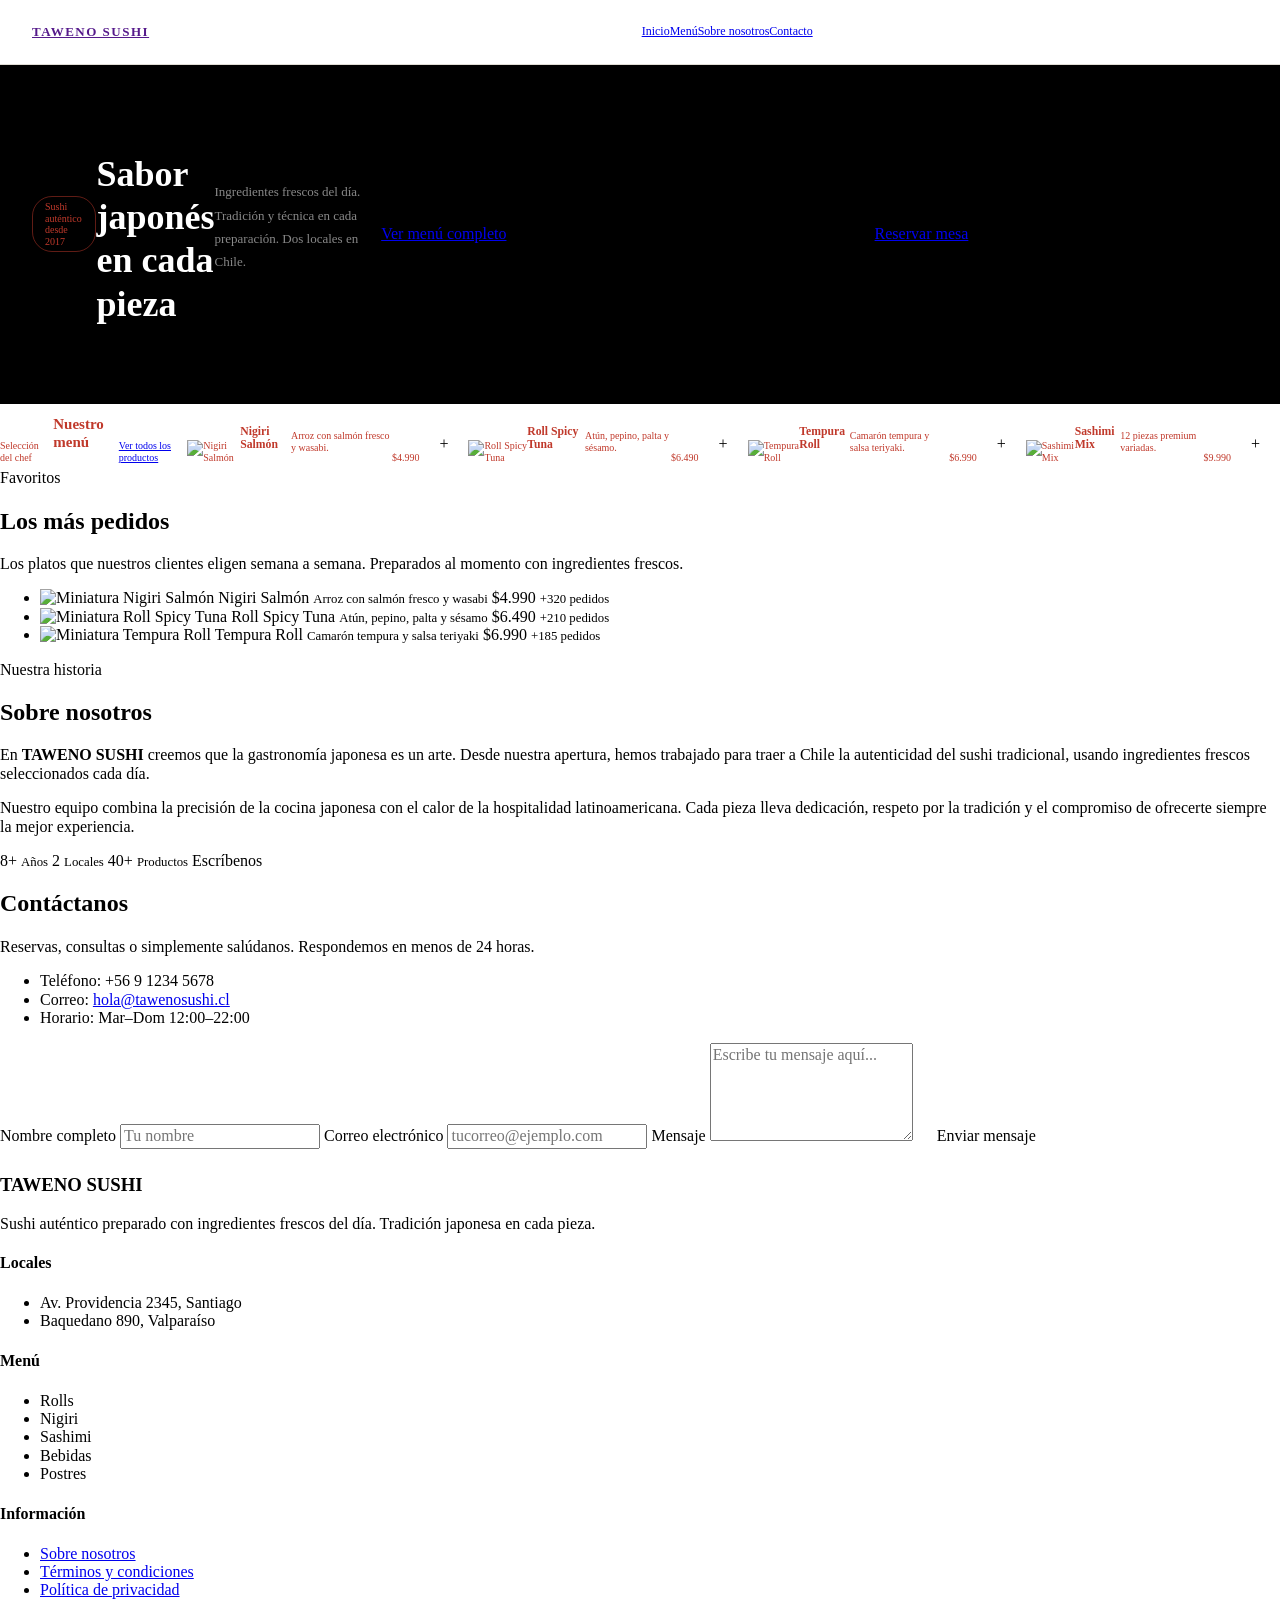
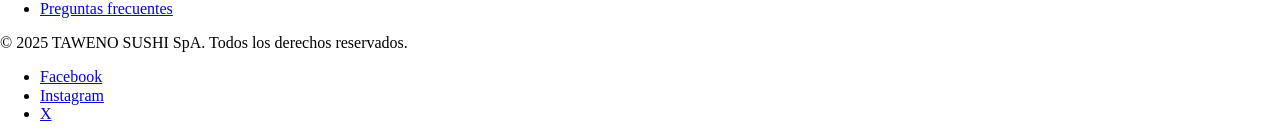
==== evaluacion-p2026--mgallardo-feat/tawenosushi/index.html @ 21c0bdad "segunda fase de la prueba y arreglos." ====
<!DOCTYPE html>
<html lang="es">

<head>
  <meta charset="UTF-8">
  <meta name="viewport" content="width=device-width, initial-scale=1.0">
  <link rel="preconnect" href="https://fonts.googleapis.com">
  <link rel="preconnect" href="https://fonts.gstatic.com" crossorigin>
  <link href="https://fonts.googleapis.com/css2?family=Noto+Serif+JP:wght@400;500;700&display=swap" rel="stylesheet">
  <link rel="stylesheet" href="css/normalize.css">
  <link rel="stylesheet" href="css/styles.css">
  <!-- ===================== ACA TU LINK CSS ===================== -->
  <title>TAWENO SUSHI</title>
</head>

<body>
  <header class="contenedor">
  <!-- ===================== INICIO HEADER ===================== -->

    <nav class="navbar">
      <div class=titulo>
        <a href="">TAWENO SUSHI</a>
      </div>
        <ul class="enlaces">
          <li><a href="#">Inicio</a></li>
          <li><a href="#">Menú</a></li>
          <li><a href="#">Sobre nosotros</a></li>
          <li><a href="#">Contacto</a></li>
        </ul>
      <div class="reserva">
        <a href="#">Reservar</a>
      </div>
    </nav>
  
    <div class="heroe">
      <span class="upper">Sushi auténtico desde 2017</span>
      <h1 class="slogan">Sabor japonés<br><span class="slogan">en cada pieza</span></h1>
      <p class="descripcion">Ingredientes frescos del día. Tradición y técnica en cada preparación. Dos locales en Chile.</p>
      <a class="contenedor" class="boton1" href="#">Ver menú completo</a>
      <a class="contenedor" class="boton2" href="#">Reservar mesa</a>
    </div>
  </header>
<body>
  <!-- ===================== FIN HEADER ===================== -->


  <!-- ===================== INICIO NUESTRO MENÚ ===================== -->
<main>
  <article class="menu-principal">
      <span>Selección del chef</span>
      <h2>Nuestro menú</h2>
      <a href="#">Ver todos los productos</a>

      <img src="#" alt="Nigiri Salmón">
      <h3>Nigiri Salmón</h3>
      <p>Arroz con salmón fresco y wasabi.</p>
      <span>$4.990</span>
      <button type="button">+</button>

      <img src="#" alt="Roll Spicy Tuna">
      <h3>Roll Spicy Tuna</h3>
      <p>Atún, pepino, palta y sésamo.</p>
      <span>$6.490</span>
      <button type="button">+</button>

      <img src="#" alt="Tempura Roll">
      <h3>Tempura Roll</h3>
      <p>Camarón tempura y salsa teriyaki.</p>
      <span>$6.990</span>
      <button type="button">+</button>

      <img src="#" alt="Sashimi Mix">
      <h3>Sashimi Mix</h3>
      <p>12 piezas premium variadas.</p>
      <span>$9.990</span>
      <button type="button">+</button>
    </article>
</main>
  <!-- ===================== FIN NUESTRO MENÚ ===================== -->


  <!-- ===================== INICIO LOS MÁS PEDIDOS ===================== -->

  <span>Favoritos</span>
  <h2>Los más pedidos</h2>
  <p>Los platos que nuestros clientes eligen semana a semana. Preparados al momento con ingredientes frescos.</p>

  <ul>
    <li>
      <img src="#" alt="Miniatura Nigiri Salmón">
      <span>Nigiri Salmón</span>
      <small>Arroz con salmón fresco y wasabi</small>
      <span>$4.990</span>
      <small>+320 pedidos</small>
    </li>
    <li>
      <img src="#" alt="Miniatura Roll Spicy Tuna">
      <span>Roll Spicy Tuna</span>
      <small>Atún, pepino, palta y sésamo</small>
      <span>$6.490</span>
      <small>+210 pedidos</small>
    </li>
    <li>
      <img src="#" alt="Miniatura Tempura Roll">
      <span>Tempura Roll</span>
      <small>Camarón tempura y salsa teriyaki</small>
      <span>$6.990</span>
      <small>+185 pedidos</small>
    </li>
  </ul>

  <!-- ===================== FIN LOS MÁS PEDIDOS ===================== -->


  <!-- ===================== INICIO SOBRE NOSOTROS ===================== -->

  <span>Nuestra historia</span>
  <h2>Sobre nosotros</h2>
  <p>En <strong>TAWENO SUSHI</strong> creemos que la gastronomía japonesa es un arte. Desde nuestra apertura, hemos
    trabajado para traer a Chile la autenticidad del sushi tradicional, usando ingredientes frescos seleccionados
    cada día.</p>
  <p>Nuestro equipo combina la precisión de la cocina japonesa con el calor de la hospitalidad latinoamericana. Cada
    pieza lleva dedicación, respeto por la tradición y el compromiso de ofrecerte siempre la mejor experiencia.</p>

  <span>8+</span>
  <small>Años</small>

  <span>2</span>
  <small>Locales</small>

  <span>40+</span>
  <small>Productos</small>

  <!-- ===================== FIN SOBRE NOSOTROS ===================== -->


  <!-- ===================== INICIO CONTACTO ===================== -->

  <span>Escríbenos</span>
  <h2>Contáctanos</h2>
  <p>Reservas, consultas o simplemente salúdanos. Respondemos en menos de 24 horas.</p>
  <ul>
    <li>Teléfono: +56 9 1234 5678</li>
    <li>Correo: <a href="mailto:hola@tawenosushi.cl">hola@tawenosushi.cl</a></li>
    <li>Horario: Mar–Dom 12:00–22:00</li>
  </ul>

  <form action="#" method="post">
    <label for="nombre">Nombre completo</label>
    <input type="text" id="nombre" name="nombre" placeholder="Tu nombre" required>

    <label for="email">Correo electrónico</label>
    <input type="email" id="email" name="email" placeholder="tucorreo@ejemplo.com" required>

    <label for="mensaje">Mensaje</label>
    <textarea id="mensaje" name="mensaje" rows="5" placeholder="Escribe tu mensaje aquí..." required></textarea>

    <button type="submit">Enviar mensaje</button>
  </form>

  <!-- ===================== FIN CONTACTO ===================== -->


  <!-- ===================== INICIO FOOTER ===================== -->

  <h3>TAWENO SUSHI</h3>
  <p>Sushi auténtico preparado con ingredientes frescos del día. Tradición japonesa en cada pieza.</p>

  <h4>Locales</h4>
  <ul>
    <li>Av. Providencia 2345, Santiago</li>
    <li>Baquedano 890, Valparaíso</li>
  </ul>

  <h4>Menú</h4>
  <ul>
    <li>Rolls</li>
    <li>Nigiri</li>
    <li>Sashimi</li>
    <li>Bebidas</li>
    <li>Postres</li>
  </ul>

  <h4>Información</h4>
  <ul>
    <li><a href="#">Sobre nosotros</a></li>
    <li><a href="#">Términos y condiciones</a></li>
    <li><a href="#">Política de privacidad</a></li>
    <li><a href="#">Preguntas frecuentes</a></li>
  </ul>

  <p>© 2025 TAWENO SUSHI SpA. Todos los derechos reservados.</p>
  <ul>
    <li><a href="#">Facebook</a></li>
    <li><a href="#">Instagram</a></li>
    <li><a href="#">X</a></li>
  </ul>

  <!-- ===================== FIN FOOTER ===================== -->

</body>

</html>
---- evaluacion-p2026--mgallardo-feat/tawenosushi/css/styles.css ----
/* =====================================================
   styles.css — TAWENO SUSHI
   Completa los estilos según el mockup adjunto
   ===================================================== */

/* Reset base */
html {
  box-sizing: border-box;
  font-size: 62.5%;
}

*,
*::before,
*::after {
  box-sizing: inherit;
}

img {
  max-width: 100%;
}

/* Tu código va aquí */
body {
  font-size: 1.6rem;
}

.navbar {
  background-color: #ffffff;
  display: flex;
  justify-content: space-between;
  align-items: center;
  height: 5.2rem;
  padding: 3.2rem 3.2rem;
  border-bottom: 0.1rem solid #e0ddd5;
}

.contenedor {
  width: 140rem;
  margin: auto;
}

.titulo {
  color: #1a1a1a;
  font-size: 1.3rem;
  font-weight: bold;
  letter-spacing: 0.15rem;
}

.reserva {
  background-color: #c0392b;
  color: #ffffff;
  font-size: 1.1rem;
  font-weight: bold;
  padding: 0.6rem 1.6rem;
  border-radius: 0.6rem;
  list-style: none;
}

.enlaces {
  display: flex;
  align-items: center;
  justify-content: center;
  margin-right: 2.8rem;
  font-size: 1.2rem;
  list-style: none;
  color: #555555;
}

.heroe{
  background-color: #000000;
  padding-top: 6.4rem;
  padding-bottom: 6.4rem;
  padding-right: 3.2rem;
  padding-left: 3.2rem;
  display: flex;
  align-items: center;
  flex-basis: 50%;
}

.upper{
  color: #c0392b;
  border: 0.1rem solid rgba(192,57,43,0.5);
  font-size: 1rem;
  padding: 0.4rem 1.2rem;
  border-radius: 2rem;
  margin-bottom: 2rem;
}

.slogan{
  color: #ffffff;
  font-size: 3.6rem;
  font-weight: bold;
  line-height: 1.2;
  margin-bottom: 1.4rem ;
}

.descripcion {
  color: #888888;
  font-size: 1.3rem;
  line-height: 1.8;
  max-width: 34rem;
  margin-bottom: 2.8rem;
}

.boton1{
  background-color: #c0392b;
  color: #ffffff;
  font-size:1.2rem ;
  font-weight:bold ;
  padding: 1.2rem 2.2rem;
  border-radius:0.6rem ;
  background:#a93226;
}

.boton2{
  background-color: transparent;
  border: 0.1rem solid rgba(255, 255, 255, 0.2);
  color: #cccccc;
  font-size:1.2rem ;
  padding:1rem 1.8rem ;
  border-radius:0.6rem ;
}

.menu-principal{
  display: flex;
  align-items: flex-end;
  justify-content: space-between;
  margin-bottom: 2.8rem;
  color: #c0392b;
  font-size: 1rem;
  margin-bottom: 0.6rem;
  
}
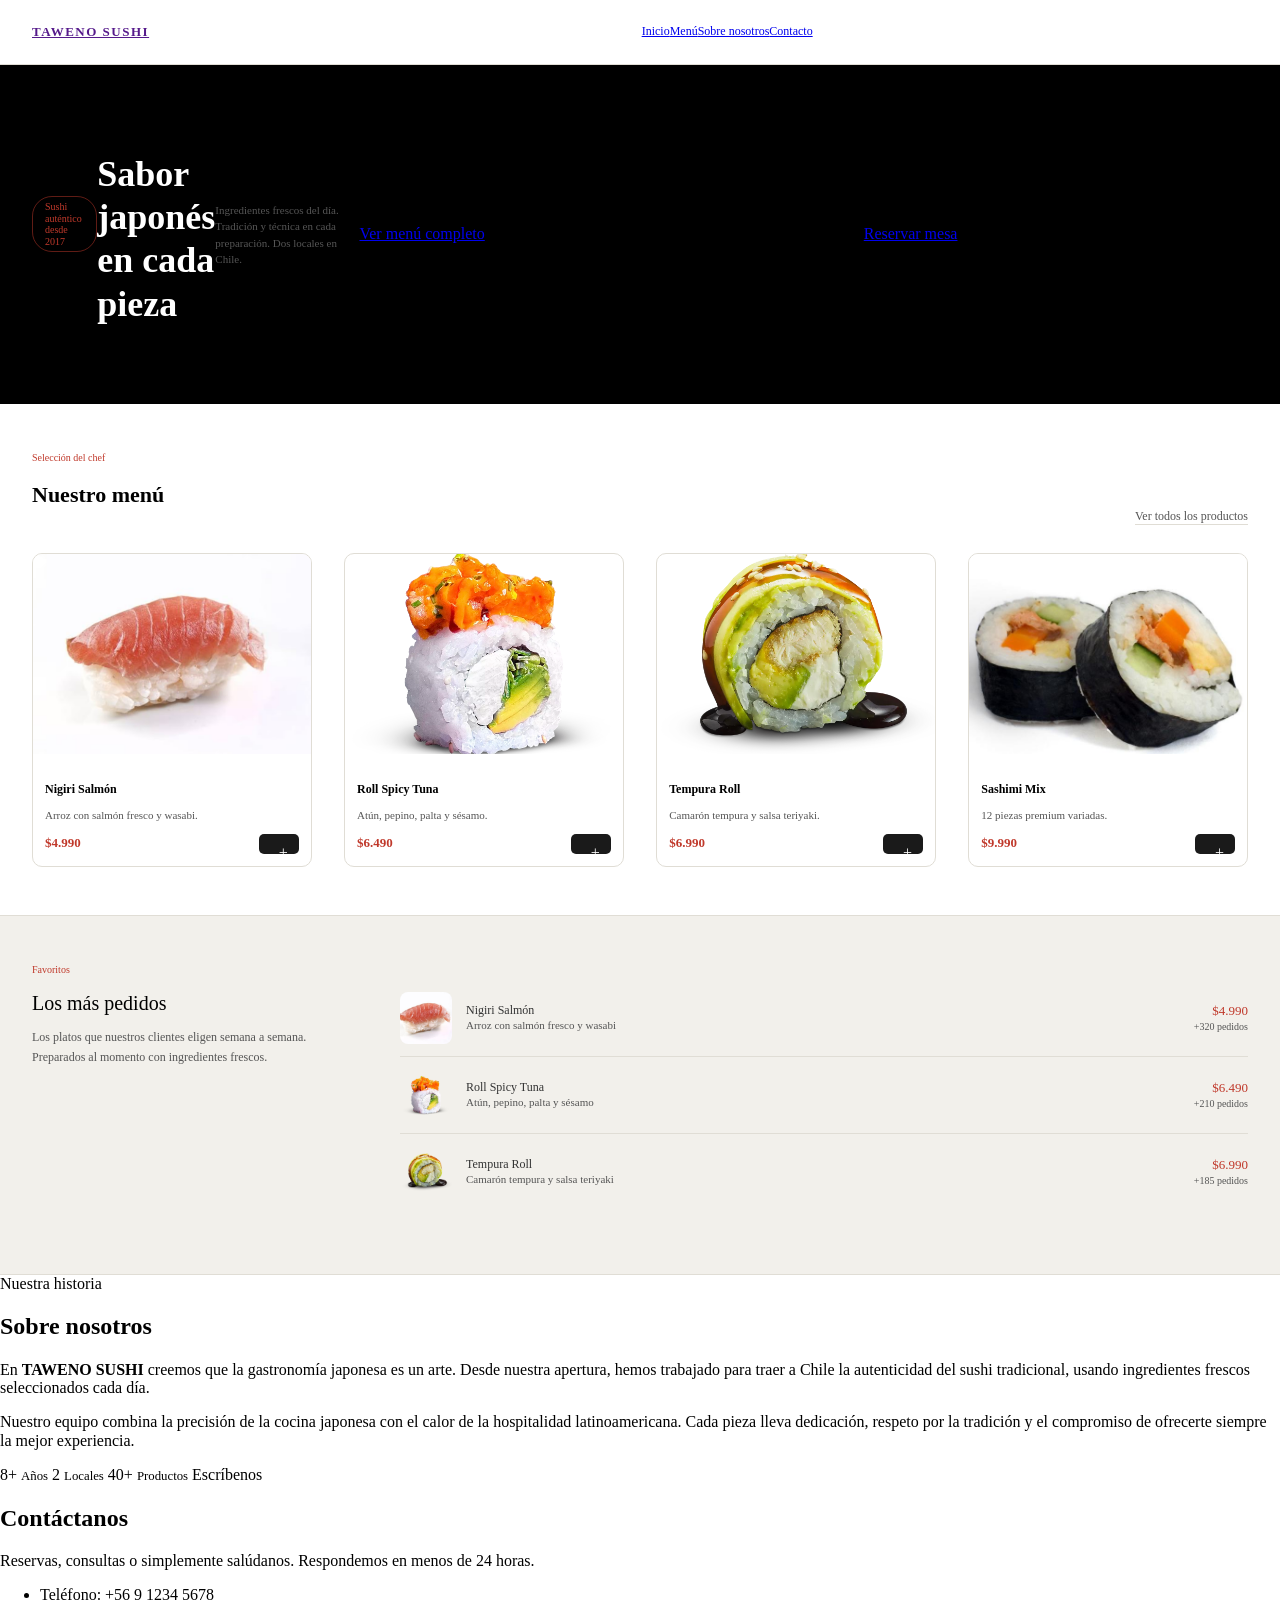
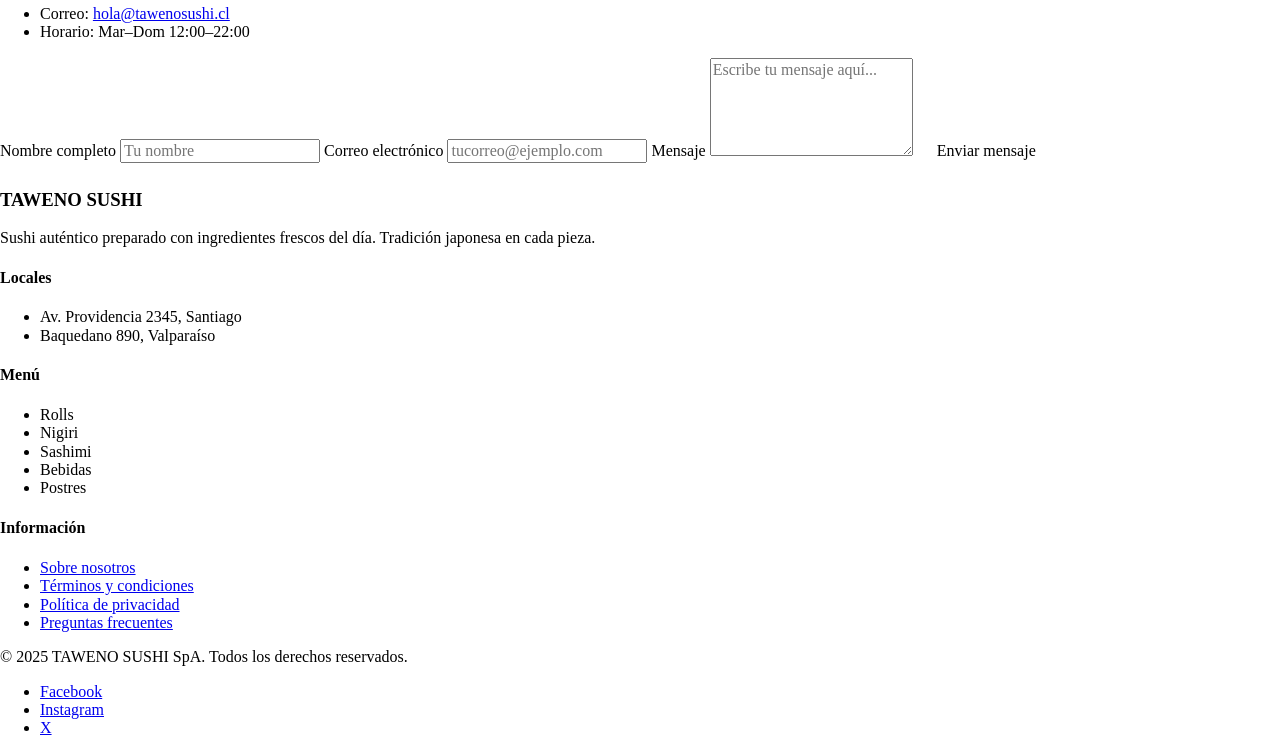
==== commit 84a38462: "Agrega imagenes a seccion de nuestro menu y los mas pedidos" ====
--- a/evaluacion-p2026--mgallardo-feat/tawenosushi/index.html
+++ b/evaluacion-p2026--mgallardo-feat/tawenosushi/index.html
@@ -46,68 +46,124 @@
 
   <!-- ===================== INICIO NUESTRO MENÚ ===================== -->
 <main>
-  <article class="menu-principal">
-      <span>Selección del chef</span>
-      <h2>Nuestro menú</h2>
-      <a href="#">Ver todos los productos</a>
-
-      <img src="#" alt="Nigiri Salmón">
-      <h3>Nigiri Salmón</h3>
-      <p>Arroz con salmón fresco y wasabi.</p>
-      <span>$4.990</span>
-      <button type="button">+</button>
-
-      <img src="#" alt="Roll Spicy Tuna">
-      <h3>Roll Spicy Tuna</h3>
-      <p>Atún, pepino, palta y sésamo.</p>
-      <span>$6.490</span>
-      <button type="button">+</button>
-
-      <img src="#" alt="Tempura Roll">
-      <h3>Tempura Roll</h3>
-      <p>Camarón tempura y salsa teriyaki.</p>
-      <span>$6.990</span>
-      <button type="button">+</button>
-
-      <img src="#" alt="Sashimi Mix">
-      <h3>Sashimi Mix</h3>
-      <p>12 piezas premium variadas.</p>
-      <span>$9.990</span>
-      <button type="button">+</button>
-    </article>
+    <section class="seccion-menu">
+        
+        <!-- Encabezado de la sección -->
+        <div class="encabezado-menu">
+            <div class="titulos">
+                <span class="etiqueta-superior">Selección del chef</span>
+                <h2>Nuestro menú</h2>
+            </div>
+            <a href="#" class="enlace-ver-todos">Ver todos los productos</a>
+        </div>
+
+        <!-- Fila de tarjetas -->
+        <div class="fila-tarjetas">
+            
+            <div class="tarjeta-producto">
+                <img src="img/sushi1.jpg" alt="Nigiri Salmón">
+                <div class="card-info">
+                    <h3>Nigiri Salmón</h3>
+                    <p class="descripcion">Arroz con salmón fresco y wasabi.</p>
+                    <div class="tarjeta-pie">
+                        <span class="precio">$4.990</span>
+                        <button type="button" class="boton-agregar">+</button>
+                    </div>
+                </div>
+            </div>
+
+            <div class="tarjeta-producto">
+                <img src="img/sushi2.jpg" alt="Roll Spicy Tuna">
+                <div class="card-info">
+                    <h3>Roll Spicy Tuna</h3>
+                    <p class="descripcion">Atún, pepino, palta y sésamo.</p>
+                    <div class="tarjeta-pie">
+                        <span class="precio">$6.490</span>
+                        <button type="button" class="boton-agregar">+</button>
+                    </div>
+                </div>
+            </div>
+
+            <div class="tarjeta-producto">
+                <img src="img/sushi3.jpg" alt="Tempura Roll">
+                <div class="card-info">
+                    <h3>Tempura Roll</h3>
+                    <p class="descripcion">Camarón tempura y salsa teriyaki.</p>
+                    <div class="tarjeta-pie">
+                        <span class="precio">$6.990</span>
+                        <button type="button" class="boton-agregar">+</button>
+                    </div>
+                </div>
+            </div>
+
+            <div class="tarjeta-producto ultima-tarjeta">
+                <img src="img/sushi4.jpg" alt="Sashimi Mix">
+                <div class="card-info">
+                    <h3>Sashimi Mix</h3>
+                    <p class="descripcion">12 piezas premium variadas.</p>
+                    <div class="tarjeta-pie">
+                        <span class="precio">$9.990</span>
+                        <button type="button" class="boton-agregar">+</button>
+                    </div>
+                </div>
+            </div>
+
+        </div>
+    </section>
 </main>
   <!-- ===================== FIN NUESTRO MENÚ ===================== -->
 
 
   <!-- ===================== INICIO LOS MÁS PEDIDOS ===================== -->
 
-  <span>Favoritos</span>
-  <h2>Los más pedidos</h2>
-  <p>Los platos que nuestros clientes eligen semana a semana. Preparados al momento con ingredientes frescos.</p>
-
-  <ul>
-    <li>
-      <img src="#" alt="Miniatura Nigiri Salmón">
-      <span>Nigiri Salmón</span>
-      <small>Arroz con salmón fresco y wasabi</small>
-      <span>$4.990</span>
-      <small>+320 pedidos</small>
-    </li>
-    <li>
-      <img src="#" alt="Miniatura Roll Spicy Tuna">
-      <span>Roll Spicy Tuna</span>
-      <small>Atún, pepino, palta y sésamo</small>
-      <span>$6.490</span>
-      <small>+210 pedidos</small>
-    </li>
-    <li>
-      <img src="#" alt="Miniatura Tempura Roll">
-      <span>Tempura Roll</span>
-      <small>Camarón tempura y salsa teriyaki</small>
-      <span>$6.990</span>
-      <small>+185 pedidos</small>
-    </li>
-  </ul>
+  <section class="seccion-mas-pedidos">
+    <div class="encabezado-pedidos">
+        <span class="etiqueta-superior">Favoritos</span>
+        <h2>Los más pedidos</h2>
+        <p class="descripcion-pedidos">Los platos que nuestros clientes eligen semana a semana. Preparados al momento con ingredientes frescos.</p>
+    </div>
+
+    <ul class="lista-pedidos">
+        <!-- Ítem 1 -->
+        <li class="item-pedido">
+            <img src="img/sushi1.jpg" alt="Miniatura Nigiri Salmón">
+            <div class="info-pedido">
+                <span class="nombre-pedido">Nigiri Salmón</span>
+                <small class="detalle-pedido">Arroz con salmón fresco y wasabi</small>
+            </div>
+            <div class="precio-pedido">
+                <span class="precio">$4.990</span>
+                <small class="cantidad-pedidos">+320 pedidos</small>
+            </div>
+        </li>
+        
+        <!-- Ítem 2 -->
+        <li class="item-pedido">
+            <img src="img/sushi2.jpg" alt="Miniatura Roll Spicy Tuna">
+            <div class="info-pedido">
+                <span class="nombre-pedido">Roll Spicy Tuna</span>
+                <small class="detalle-pedido">Atún, pepino, palta y sésamo</small>
+            </div>
+            <div class="precio-pedido">
+                <span class="precio">$6.490</span>
+                <small class="cantidad-pedidos">+210 pedidos</small>
+            </div>
+        </li>
+        
+        <!-- Ítem 3 -->
+        <li class="item-pedido">
+            <img src="img/sushi3.jpg" alt="Miniatura Tempura Roll">
+            <div class="info-pedido">
+                <span class="nombre-pedido">Tempura Roll</span>
+                <small class="detalle-pedido">Camarón tempura y salsa teriyaki</small>
+            </div>
+            <div class="precio-pedido">
+                <span class="precio">$6.990</span>
+                <small class="cantidad-pedidos">+185 pedidos</small>
+            </div>
+        </li>
+    </ul>
+</section>
 
   <!-- ===================== FIN LOS MÁS PEDIDOS ===================== -->
 
--- a/evaluacion-p2026--mgallardo-feat/tawenosushi/css/styles.css
+++ b/evaluacion-p2026--mgallardo-feat/tawenosushi/css/styles.css
@@ -130,4 +130,221 @@
   font-size: 1rem;
   margin-bottom: 0.6rem;
   
-}+}
+
+.seccion-menu {
+    background-color: #ffffff;
+    padding: 4.8rem 3.2rem;
+}
+
+/* --- Encabezado de la sección --- */
+.encabezado-menu {
+    display: flex;
+    align-items: flex-end;
+    justify-content: space-between;
+    margin-bottom: 2.8rem;
+}
+
+.etiqueta-superior {
+    color: #c0392b;
+    font-size: 1rem;
+    margin-bottom: 0.6rem;
+    display: block; 
+}
+
+.encabezado-menu h2 {
+    font-size: 2.2rem;
+    font-weight: bold;
+}
+
+.enlace-ver-todos {
+    color: #555555;
+    font-size: 1.2rem;
+    border-bottom: 0.1rem solid #e0ddd5;
+    text-decoration: none; 
+}
+
+.enlace-ver-todos:hover {
+    color: #c0392b;
+    border-color: #c0392b;
+}
+
+
+.fila-tarjetas {
+    display: flex;
+    align-items: stretch;
+    justify-content: space-between;
+}
+
+
+.tarjeta-producto {
+    
+    flex-basis: 23%; 
+    background-color: #ffffff;
+    border: 0.1rem solid #e0ddd5;
+    border-radius: 1rem;
+    overflow: hidden; 
+    margin-right: 1.5rem; 
+}
+
+
+.ultima-tarjeta {
+    margin-right: 0;
+}
+
+.tarjeta-producto img {
+    height: 20rem;
+    width: 100%;
+    object-fit: cover;
+}
+
+
+.card-info {
+    padding: 1.2rem;
+}
+
+.card-info h3 {
+    font-size: 1.2rem;
+    font-weight: bold;
+    margin-bottom: 0.4rem;
+}
+
+.descripcion {
+    font-size: 1.1rem;
+    color: #555555;
+    line-height: 1.5;
+    margin-bottom: 1rem;
+}
+
+
+.tarjeta-pie {
+    display: flex;
+    align-items: center;
+    justify-content: space-between;
+}
+
+.precio {
+    color: #c0392b;
+    font-size: 1.3rem;
+    font-weight: bold;
+}
+
+.boton-agregar {
+    background-color: #1a1a1a;
+    color: #ffffff;
+    width: 2rem;
+    height: 2rem;
+    border-radius: 0.5rem;
+    border: none;
+    cursor: pointer;
+}
+
+.boton-agregar:hover {
+    background-color: #c0392b;
+}
+
+
+
+
+.seccion-mas-pedidos {
+    background-color: #f2f0eb;
+    padding: 4.8rem 3.2rem;
+    border-top: 0.1rem solid #e0ddd5;
+    border-bottom: 0.1rem solid #e0ddd5;
+    display: flex;
+    align-items: flex-start;
+    justify-content: flex-start;
+}
+
+
+.encabezado-pedidos {
+    flex-basis: 28rem;
+    flex-shrink: 0; 
+    margin-right: 4.8rem;
+}
+
+.encabezado-pedidos .etiqueta-superior {
+    color: #c0392b;
+    font-size: 1rem;
+    display: block;
+    margin-bottom: 0.5rem;
+}
+
+.encabezado-pedidos h2 {
+    font-size: 2rem;
+    font-weight: 500;
+    margin-bottom: 1rem;
+}
+
+.descripcion-pedidos {
+    font-size: 1.2rem;
+    color: #555555;
+    line-height: 1.7;
+}
+
+
+.lista-pedidos {
+    flex: 1; 
+    list-style: none; 
+}
+
+
+.item-pedido {
+    display: flex;
+    align-items: center;
+    padding-top: 1.2rem;
+    padding-bottom: 1.2rem;
+    border-bottom: 0.1rem solid #e0ddd5;
+}
+
+
+.item-pedido:last-child {
+    border-bottom: none;
+}
+
+/* --- Imagen del producto --- */
+.item-pedido img {
+    width: 5.2rem;
+    height: 5.2rem;
+    object-fit: cover;
+    border-radius: 0.8rem;
+    margin-right: 1.4rem;
+}
+
+.info-pedido {
+    display: flex;
+    flex-direction: column; 
+}
+
+.nombre-pedido {
+    font-size: 1.2rem;
+    font-weight: 500;
+    color: #333333;
+}
+
+.detalle-pedido {
+    font-size: 1.1rem;
+    color: #555555;
+    margin-top: 0.2rem;
+}
+
+
+.precio-pedido {
+    margin-left: auto; 
+    text-align: right;
+    display: flex;
+    flex-direction: column;
+}
+
+.precio-pedido .precio {
+    color: #c0392b;
+    font-size: 1.3rem;
+    font-weight: 500;
+}
+
+.cantidad-pedidos {
+    font-size: 1rem;
+    color: #555555;
+    margin-top: 0.2rem;
+}
+
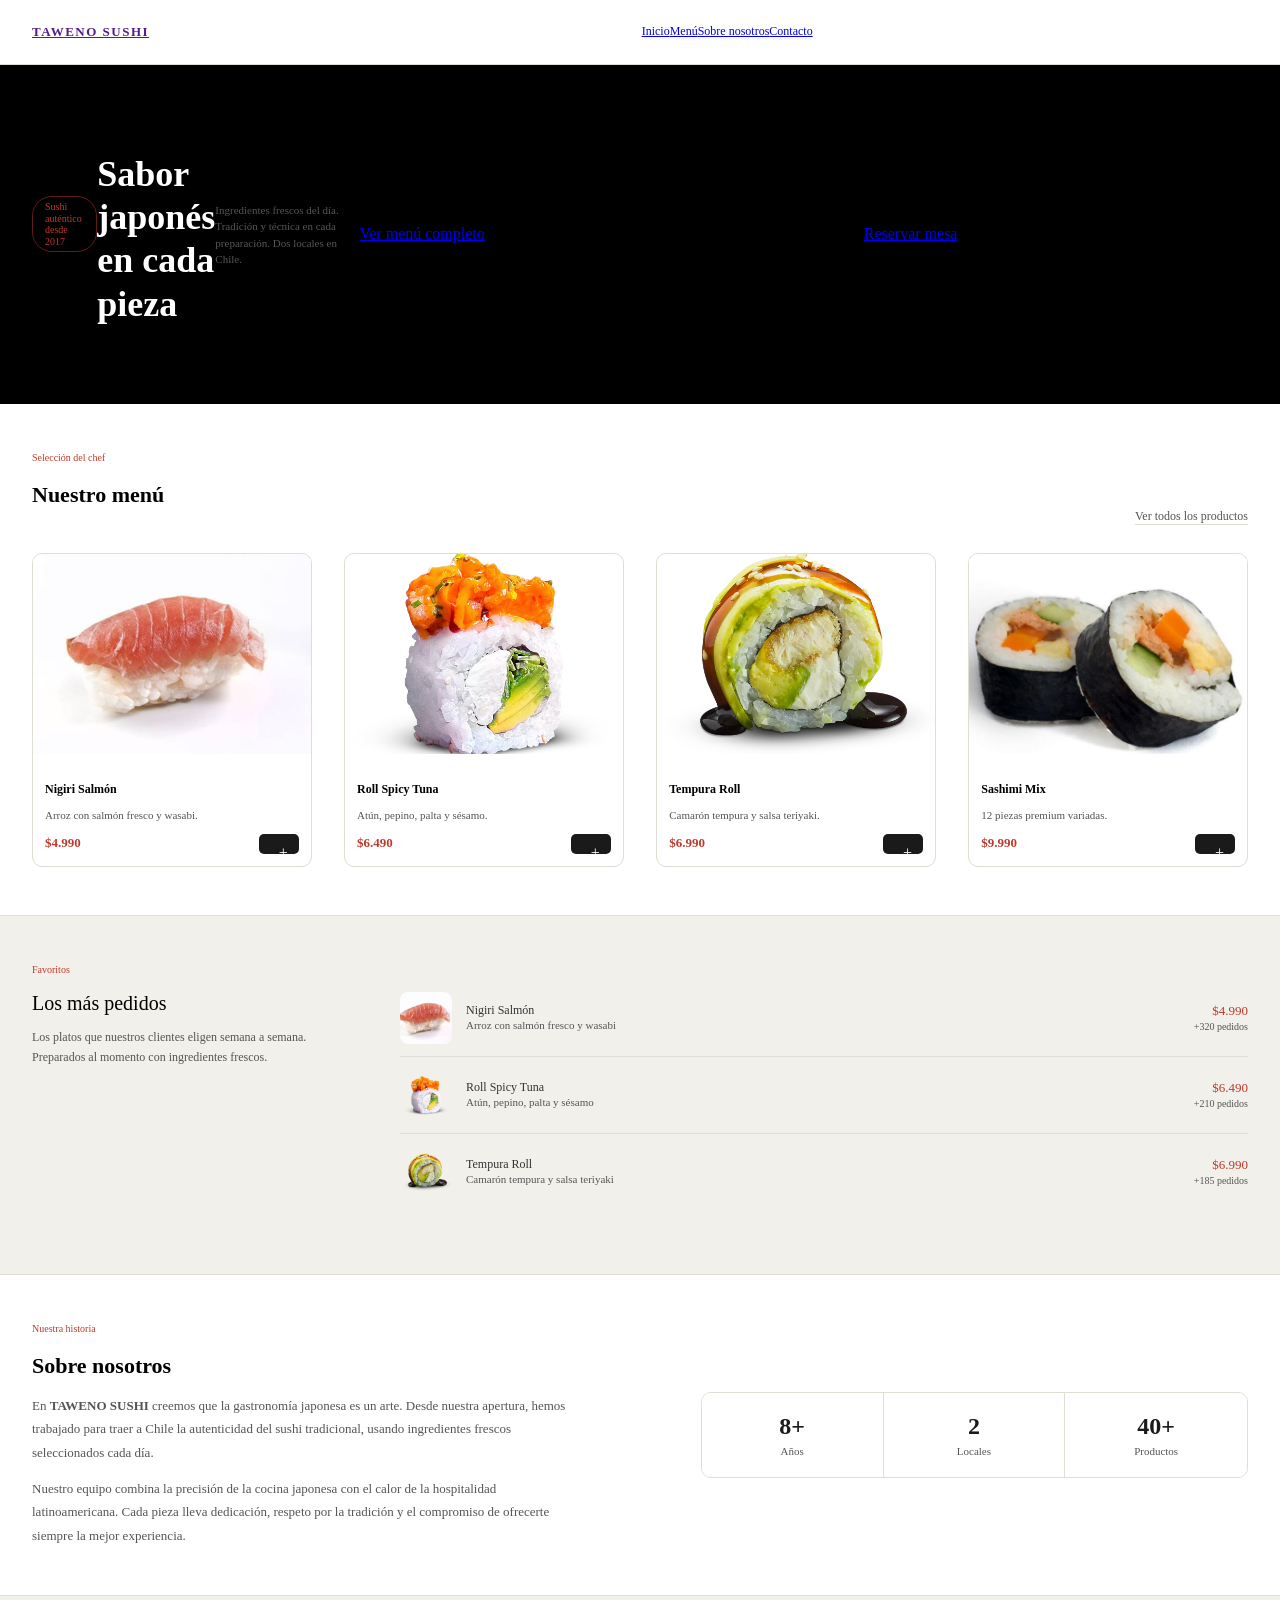
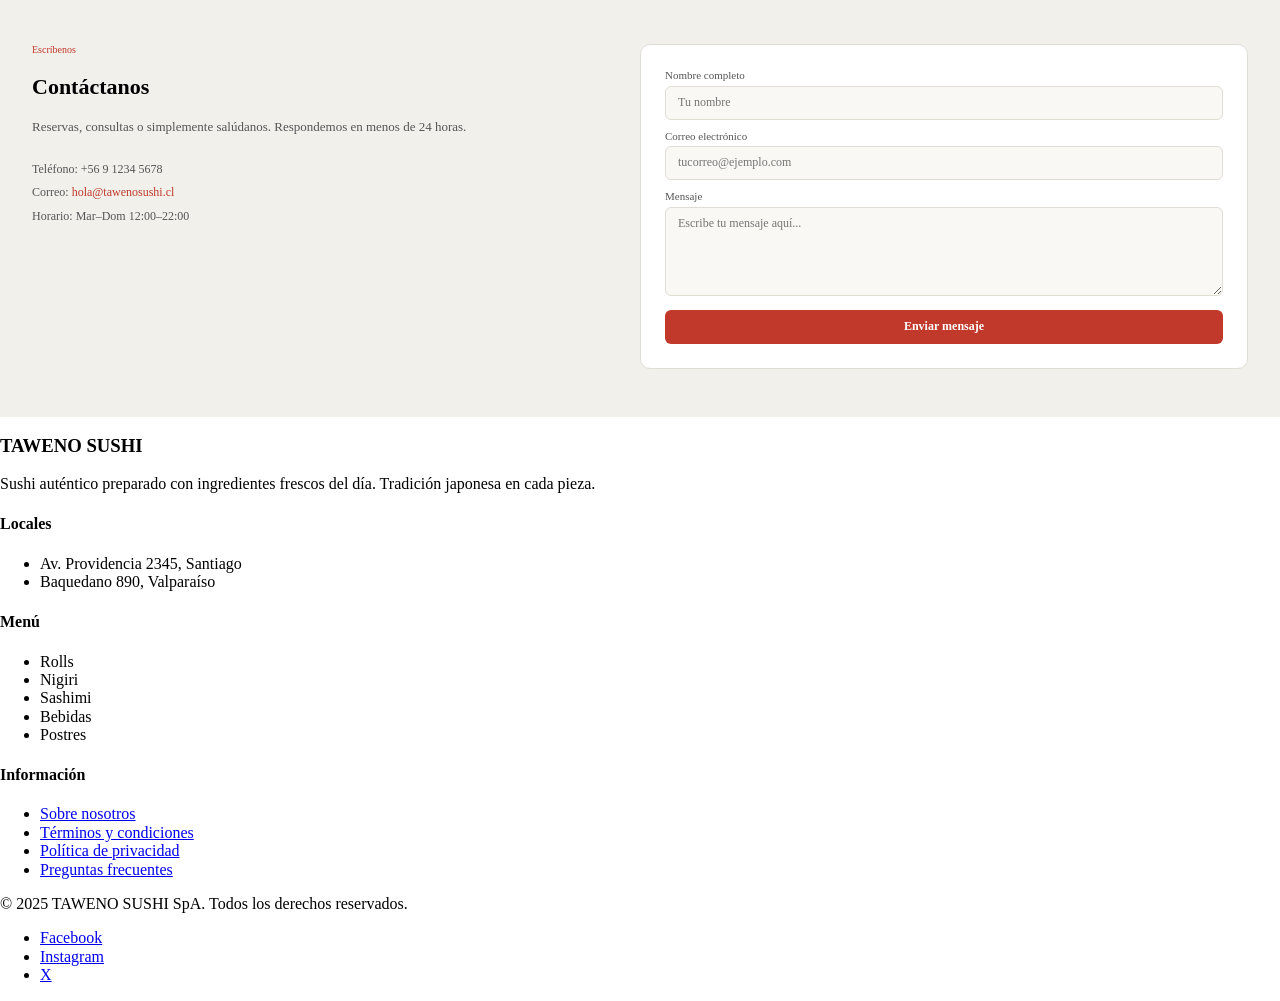
==== commit a79503f7: "Agradas seccion de sobre nosotros y contacto" ====
--- a/evaluacion-p2026--mgallardo-feat/tawenosushi/index.html
+++ b/evaluacion-p2026--mgallardo-feat/tawenosushi/index.html
@@ -170,49 +170,79 @@
 
   <!-- ===================== INICIO SOBRE NOSOTROS ===================== -->
 
-  <span>Nuestra historia</span>
-  <h2>Sobre nosotros</h2>
-  <p>En <strong>TAWENO SUSHI</strong> creemos que la gastronomía japonesa es un arte. Desde nuestra apertura, hemos
-    trabajado para traer a Chile la autenticidad del sushi tradicional, usando ingredientes frescos seleccionados
-    cada día.</p>
-  <p>Nuestro equipo combina la precisión de la cocina japonesa con el calor de la hospitalidad latinoamericana. Cada
-    pieza lleva dedicación, respeto por la tradición y el compromiso de ofrecerte siempre la mejor experiencia.</p>
-
-  <span>8+</span>
-  <small>Años</small>
-
-  <span>2</span>
-  <small>Locales</small>
-
-  <span>40+</span>
-  <small>Productos</small>
+  <section class="seccion-sobre-nosotros">
+
+    <div class="columna-texto">
+        <span class="etiqueta-superior">Nuestra historia</span>
+        <h2>Sobre nosotros</h2>
+        <p>En <strong>TAWENO SUSHI</strong> creemos que la gastronomía japonesa es un arte. Desde nuestra apertura, hemos trabajado para traer a Chile la autenticidad del sushi tradicional, usando ingredientes frescos seleccionados cada día.</p>
+        <p>Nuestro equipo combina la precisión de la cocina japonesa con el calor de la hospitalidad latinoamericana. Cada pieza lleva dedicación, respeto por la tradición y el compromiso de ofrecerte siempre la mejor experiencia.</p>
+    </div>
+
+    <div class="panel-estadisticas">
+        
+        <div class="item-estadistica">
+            <span class="numero-stat">8+</span>
+            <span class="etiqueta-stat">Años</span>
+        </div>
+
+        <div class="item-estadistica">
+            <span class="numero-stat">2</span>
+            <span class="etiqueta-stat">Locales</span>
+        </div>
+
+        <div class="item-estadistica">
+            <span class="numero-stat">40+</span>
+            <span class="etiqueta-stat">Productos</span>
+        </div>
+
+    </div>
+
+</section>
 
   <!-- ===================== FIN SOBRE NOSOTROS ===================== -->
 
 
   <!-- ===================== INICIO CONTACTO ===================== -->
 
-  <span>Escríbenos</span>
-  <h2>Contáctanos</h2>
-  <p>Reservas, consultas o simplemente salúdanos. Respondemos en menos de 24 horas.</p>
-  <ul>
-    <li>Teléfono: +56 9 1234 5678</li>
-    <li>Correo: <a href="mailto:hola@tawenosushi.cl">hola@tawenosushi.cl</a></li>
-    <li>Horario: Mar–Dom 12:00–22:00</li>
-  </ul>
-
-  <form action="#" method="post">
-    <label for="nombre">Nombre completo</label>
-    <input type="text" id="nombre" name="nombre" placeholder="Tu nombre" required>
-
-    <label for="email">Correo electrónico</label>
-    <input type="email" id="email" name="email" placeholder="tucorreo@ejemplo.com" required>
-
-    <label for="mensaje">Mensaje</label>
-    <textarea id="mensaje" name="mensaje" rows="5" placeholder="Escribe tu mensaje aquí..." required></textarea>
-
-    <button type="submit">Enviar mensaje</button>
-  </form>
+  <section class="seccion-contacto">
+    
+    <div class="columna-informacion">
+        <span class="etiqueta-superior">Escríbenos</span>
+        <h2>Contáctanos</h2>
+        <p>Reservas, consultas o simplemente salúdanos. Respondemos en menos de 24 horas.</p>
+        
+        <ul class="lista-datos">
+            <li>Teléfono: +56 9 1234 5678</li>
+            <li>Correo: <a href="mailto:hola@tawenosushi.cl" class="enlace-correo">hola@tawenosushi.cl</a></li>
+            <li>Horario: Mar–Dom 12:00–22:00</li>
+        </ul>
+    </div>
+
+    <div class="tarjeta-formulario">
+        <form action="#" method="post" class="formulario-contacto">
+            
+            <div class="grupo-campo">
+                <label for="nombre">Nombre completo</label>
+                <input type="text" id="nombre" name="nombre" placeholder="Tu nombre" required>
+            </div>
+
+            <div class="grupo-campo">
+                <label for="email">Correo electrónico</label>
+                <input type="email" id="email" name="email" placeholder="tucorreo@ejemplo.com" required>
+            </div>
+
+            <div class="grupo-campo">
+                <label for="mensaje">Mensaje</label>
+                <textarea id="mensaje" name="mensaje" rows="5" placeholder="Escribe tu mensaje aquí..." required></textarea>
+            </div>
+
+            <button type="submit" class="boton-enviar">Enviar mensaje</button>
+            
+        </form>
+    </div>
+
+</section>
 
   <!-- ===================== FIN CONTACTO ===================== -->
 
--- a/evaluacion-p2026--mgallardo-feat/tawenosushi/css/styles.css
+++ b/evaluacion-p2026--mgallardo-feat/tawenosushi/css/styles.css
@@ -348,3 +348,187 @@
     margin-top: 0.2rem;
 }
 
+
+.seccion-sobre-nosotros {
+    background-color: #ffffff;
+    padding: 4.8rem 3.2rem;
+    display: flex;
+    align-items: center;
+    justify-content: space-between;
+}
+
+
+.columna-texto {
+    flex-basis: 45%;
+}
+
+.columna-texto .etiqueta-superior {
+    color: #c0392b;
+    font-size: 1rem;
+    margin-bottom: 0.6rem;
+    display: block; 
+}
+
+.columna-texto h2 {
+    font-size: 2.2rem;
+    font-weight: bold;
+    margin-bottom: 1.6rem;
+}
+
+.columna-texto p {
+    font-size: 1.3rem;
+    color: #555555;
+    line-height: 1.8;
+    margin-bottom: 1.2rem;
+}
+
+
+.columna-texto p:last-child {
+    margin-bottom: 0;
+}
+
+
+.panel-estadisticas {
+    flex-basis: 45%;
+    border: 0.1rem solid #e0ddd5;
+    border-radius: 1rem;
+    display: flex;
+    align-items: stretch; 
+    justify-content: space-between;
+    overflow: hidden; 
+}
+
+
+.item-estadistica {
+    flex-basis: 33.33%;
+    background-color: #ffffff;
+    padding: 2rem 1.6rem;
+    text-align: center;
+    border-right: 0.1rem solid #e0ddd5;
+}
+
+
+.item-estadistica:last-child {
+    border-right: none;
+}
+
+.numero-stat {
+    font-size: 2.4rem;
+    font-weight: bold;
+    color: #1a1a1a;
+    display: block; 
+}
+
+.etiqueta-stat {
+    font-size: 1.1rem;
+    color: #555555;
+    margin-top: 0.4rem;
+    display: block;
+}
+
+
+.seccion-contacto {
+    background-color: #f2f0eb;
+    padding: 4.8rem 3.2rem;
+    border-top: 0.1rem solid #e0ddd5;
+    display: flex;
+    align-items: flex-start;
+    justify-content: space-between;
+}
+
+
+.columna-informacion {
+    flex-basis: 40%;
+}
+
+.columna-informacion .etiqueta-superior {
+    color: #c0392b;
+    font-size: 1rem;
+    display: block;
+}
+
+.columna-informacion h2 {
+    font-size: 2.2rem;
+    font-weight: bold;
+    margin-bottom: 1.6rem;
+}
+
+.columna-informacion p {
+    font-size: 1.3rem;
+    color: #555555;
+    line-height: 1.8;
+    margin-bottom: 2.4rem;
+}
+
+
+.lista-datos {
+    display: flex;
+    flex-direction: column;
+    list-style: none; 
+    padding: 0;
+}
+
+.lista-datos li {
+    margin-bottom: 1rem;
+    font-size: 1.2rem;
+    color: #555555;
+}
+
+.enlace-correo {
+    color: #c0392b;
+    text-decoration: none;
+}
+
+
+.tarjeta-formulario {
+    flex-basis: 50%;
+    background-color: #ffffff;
+    border: 0.1rem solid #e0ddd5;
+    border-radius: 1rem;
+    padding: 2.4rem;
+}
+
+.formulario-contacto {
+    display: flex;
+    flex-direction: column;
+}
+
+
+.grupo-campo {
+    margin-bottom: 1rem;
+    display: flex;
+    flex-direction: column;
+}
+
+
+.grupo-campo label {
+    font-size: 1.1rem;
+    color: #555555;
+    margin-bottom: 0.4rem;
+}
+
+.grupo-campo input,
+.grupo-campo textarea {
+    background-color: #f9f8f5;
+    border: 0.1rem solid #e0ddd5;
+    border-radius: 0.6rem;
+    padding: 0.9rem 1.2rem;
+    font-size: 1.2rem;
+    width: 100%;
+    font-family: inherit; 
+}
+
+
+.boton-enviar {
+    background-color: #c0392b;
+    color: #ffffff;
+    font-size: 1.2rem;
+    font-weight: bold;
+    padding: 1rem;
+    border: none;
+    border-radius: 0.6rem;
+    width: 100%;
+    margin-top: 0.4rem;
+    cursor: pointer;
+}
+
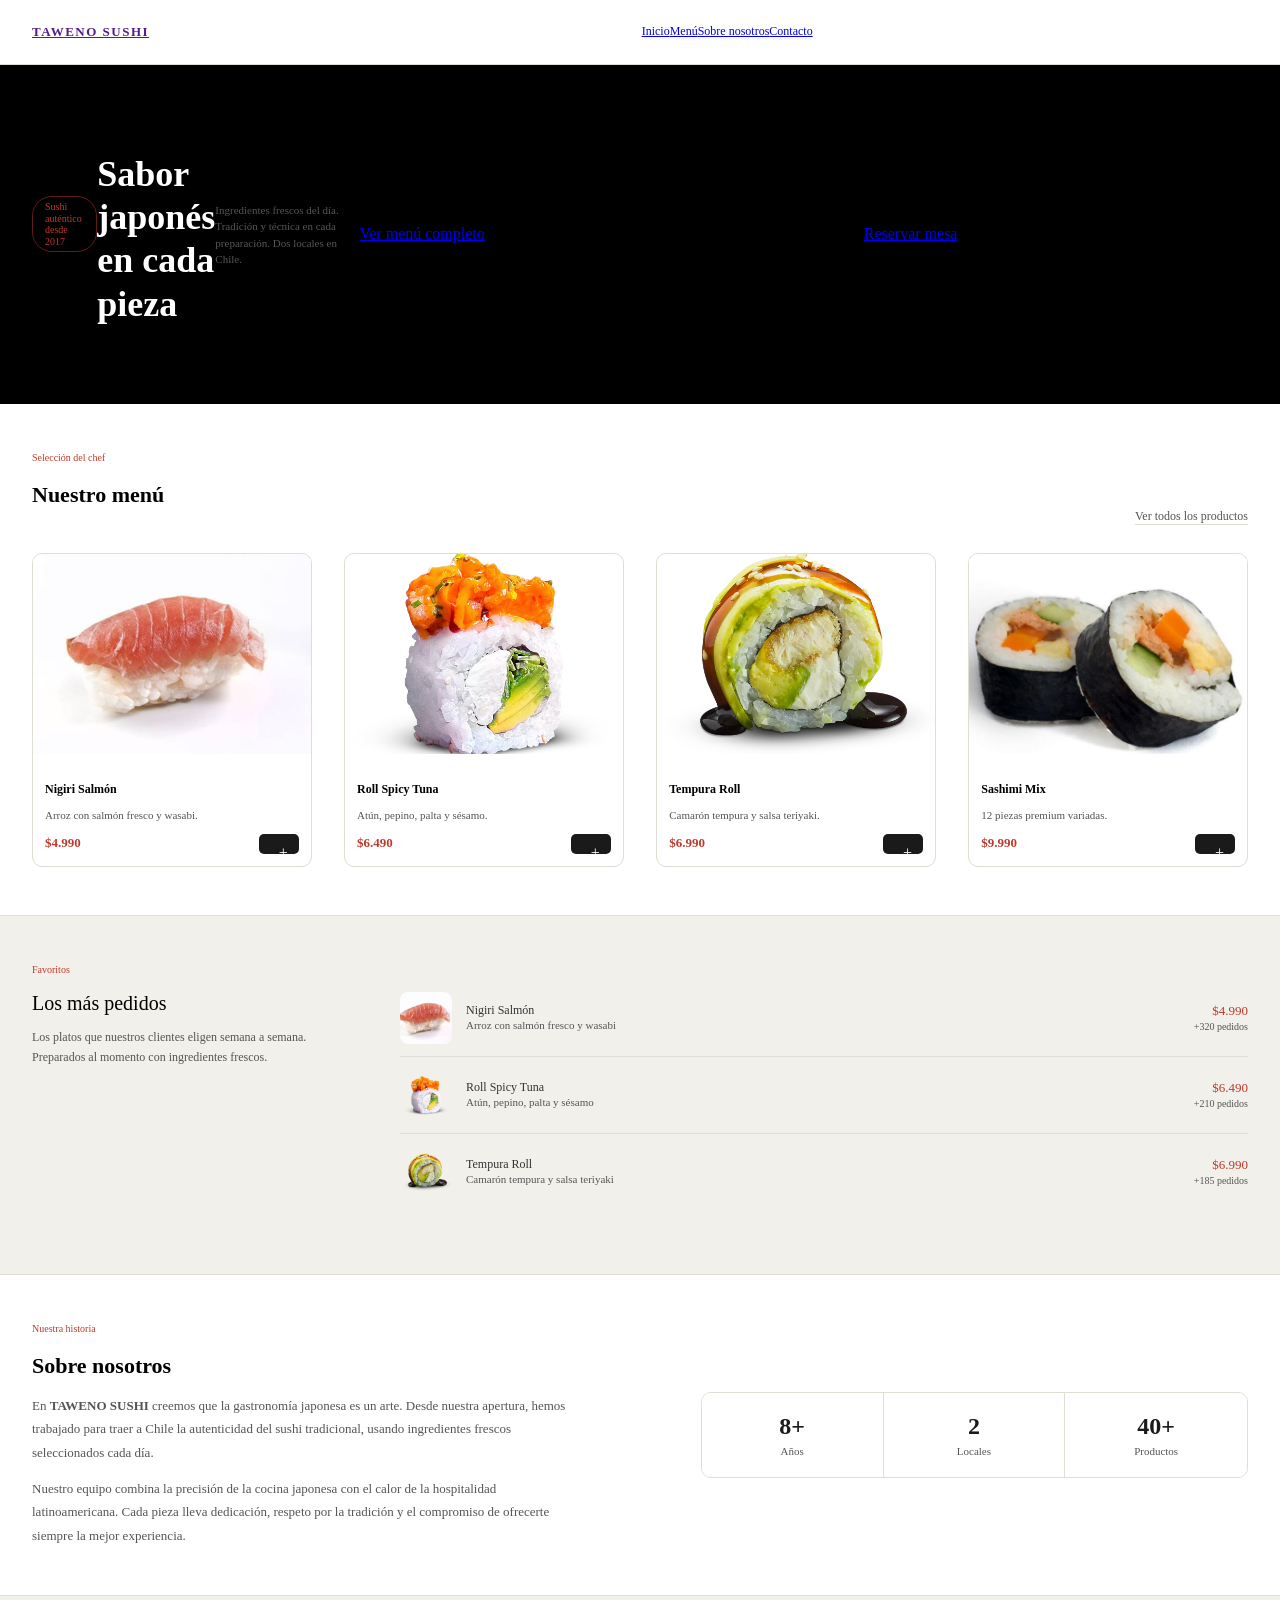
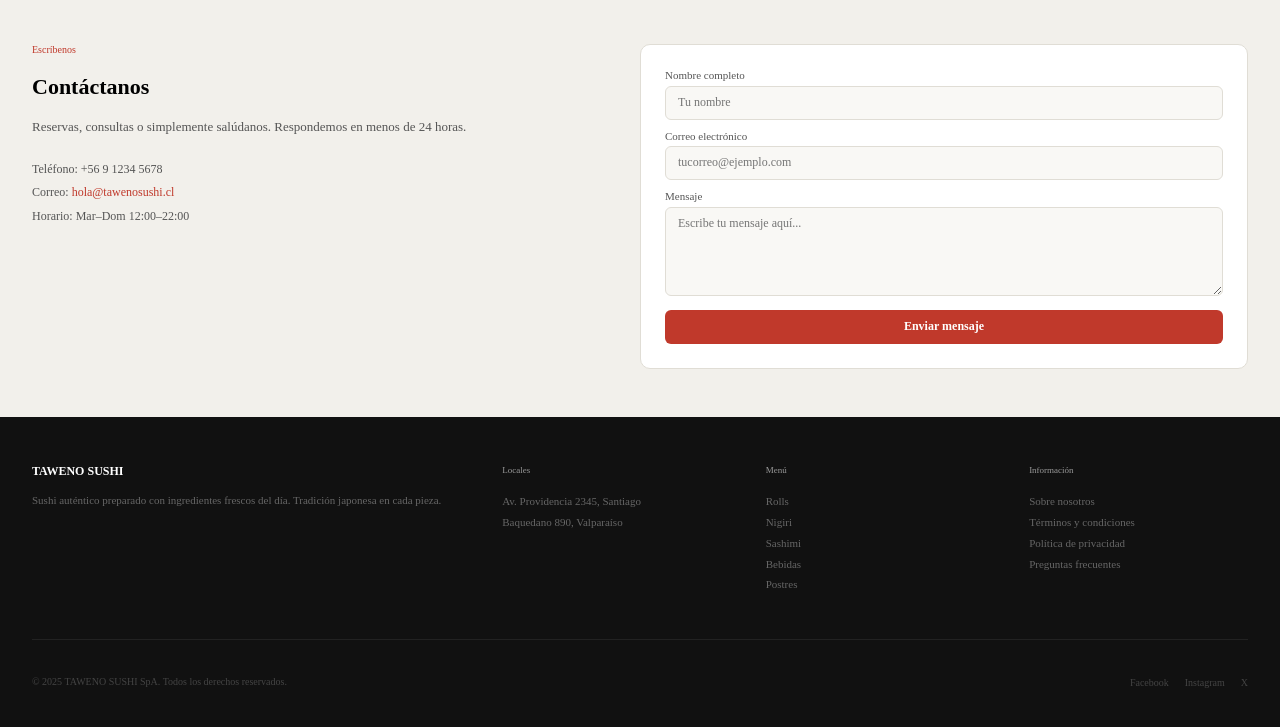
==== commit 7c2a321c: "finalizacion de proyecto con footer y estilos" ====
--- a/evaluacion-p2026--mgallardo-feat/tawenosushi/index.html
+++ b/evaluacion-p2026--mgallardo-feat/tawenosushi/index.html
@@ -249,38 +249,56 @@
 
   <!-- ===================== INICIO FOOTER ===================== -->
 
-  <h3>TAWENO SUSHI</h3>
-  <p>Sushi auténtico preparado con ingredientes frescos del día. Tradición japonesa en cada pieza.</p>
-
-  <h4>Locales</h4>
-  <ul>
-    <li>Av. Providencia 2345, Santiago</li>
-    <li>Baquedano 890, Valparaíso</li>
-  </ul>
-
-  <h4>Menú</h4>
-  <ul>
-    <li>Rolls</li>
-    <li>Nigiri</li>
-    <li>Sashimi</li>
-    <li>Bebidas</li>
-    <li>Postres</li>
-  </ul>
-
-  <h4>Información</h4>
-  <ul>
-    <li><a href="#">Sobre nosotros</a></li>
-    <li><a href="#">Términos y condiciones</a></li>
-    <li><a href="#">Política de privacidad</a></li>
-    <li><a href="#">Preguntas frecuentes</a></li>
-  </ul>
-
-  <p>© 2025 TAWENO SUSHI SpA. Todos los derechos reservados.</p>
-  <ul>
-    <li><a href="#">Facebook</a></li>
-    <li><a href="#">Instagram</a></li>
-    <li><a href="#">X</a></li>
-  </ul>
+<footer class="footer-principal">
+    
+    <div class="footer-columnas">
+        
+        <div class="columna-marca">
+            <h3>TAWENO SUSHI</h3>
+            <p>Sushi auténtico preparado con ingredientes frescos del día. Tradición japonesa en cada pieza.</p>
+        </div>
+
+        <div class="columna-nav">
+            <h4>Locales</h4>
+            <ul>
+                <li>Av. Providencia 2345, Santiago</li>
+                <li>Baquedano 890, Valparaíso</li>
+            </ul>
+        </div>
+
+        <div class="columna-nav">
+            <h4>Menú</h4>
+            <ul>
+                <li>Rolls</li>
+                <li>Nigiri</li>
+                <li>Sashimi</li>
+                <li>Bebidas</li>
+                <li>Postres</li>
+            </ul>
+        </div>
+
+        <div class="columna-nav">
+            <h4>Información</h4>
+            <ul>
+                <li><a href="#">Sobre nosotros</a></li>
+                <li><a href="#">Términos y condiciones</a></li>
+                <li><a href="#">Política de privacidad</a></li>
+                <li><a href="#">Preguntas frecuentes</a></li>
+            </ul>
+        </div>
+
+    </div>
+
+    <div class="footer-inferior">
+        <p class="copyright">© 2025 TAWENO SUSHI SpA. Todos los derechos reservados.</p>
+        <ul class="lista-redes">
+            <li><a href="#">Facebook</a></li>
+            <li><a href="#">Instagram</a></li>
+            <li><a href="#">X</a></li>
+        </ul>
+    </div>
+
+</footer>
 
   <!-- ===================== FIN FOOTER ===================== -->
 
--- a/evaluacion-p2026--mgallardo-feat/tawenosushi/css/styles.css
+++ b/evaluacion-p2026--mgallardo-feat/tawenosushi/css/styles.css
@@ -532,3 +532,107 @@
     cursor: pointer;
 }
 
+
+.footer-principal {
+    background-color: #111111;
+    padding: 3.6rem 3.2rem 2rem;
+}
+
+
+.footer-principal ul {
+    list-style: none;
+    padding: 0;
+}
+
+
+.footer-columnas {
+    display: flex;
+    align-items: flex-start;
+    justify-content: space-between;
+    margin-bottom: 2.8rem;
+}
+
+
+.columna-marca {
+    flex-basis: 35%;
+}
+
+.columna-marca h3 {
+    color: #ffffff;
+    font-size: 12rem; 
+    font-size: 1.2rem;
+    font-weight: bold;
+    margin-bottom: 1.2rem;
+}
+
+.columna-marca p {
+    color: #666666;
+    font-size: 1.1rem;
+    line-height: 1.9;
+}
+
+
+.columna-nav {
+    flex-basis: 18%; 
+}
+
+.columna-nav h4 {
+    color: #999999;
+    font-size: 0.9rem;
+    font-weight: 500;
+    margin-bottom: 1.2rem;
+}
+
+.columna-nav li {
+    font-size: 1.1rem;
+    color: #666666;
+    line-height: 1.9;
+}
+
+.columna-nav a {
+    color: #666666;
+    text-decoration: none; 
+}
+
+.columna-nav a:hover {
+    color: #ffffff; 
+}
+
+
+.footer-inferior {
+    border-top: 0.1rem solid #222222;
+    padding-top: 1.6rem;
+    display: flex;
+    align-items: center;
+    justify-content: space-between;
+}
+
+
+.copyright {
+    font-size: 1rem;
+    color: #444444;
+}
+
+
+.lista-redes {
+    display: flex;
+}
+
+
+.lista-redes li {
+    margin-right: 1.6rem;
+}
+
+.lista-redes li:last-child {
+    margin-right: 0; 
+}
+
+.lista-redes a {
+    font-size: 1rem;
+    color: #444444;
+    text-decoration: none;
+}
+
+.lista-redes a:hover {
+    color: #c0392b; 
+}
